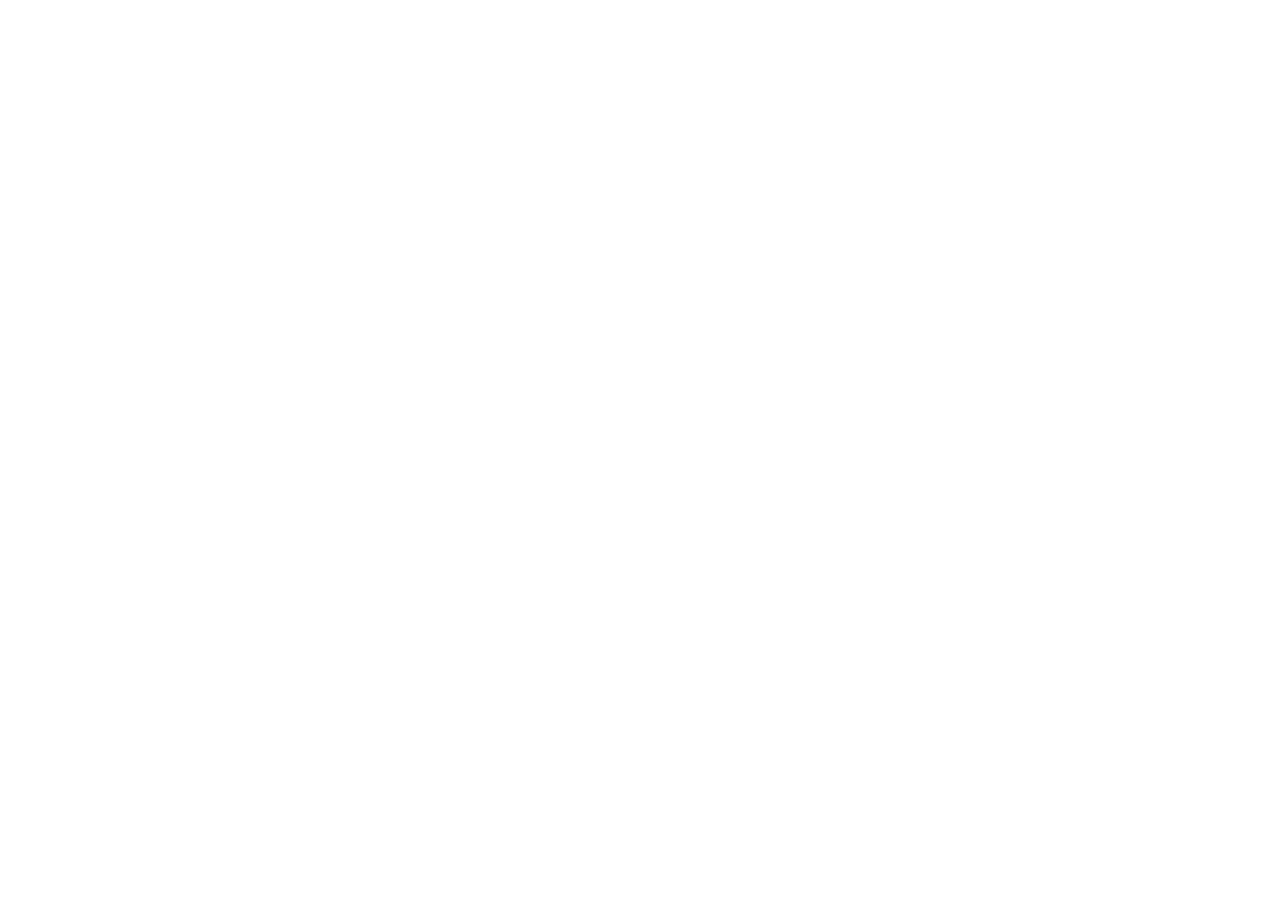
==== index.html @ 40c70a5e "setup project-1" ====
<!DOCTYPE html>
<html lang="en">
  <head>
    <meta charset="UTF-8" />
    <meta http-equiv="X-UA-Compatible" content="IE=edge" />
    <meta name="viewport" content="width=device-width, initial-scale=1.0" />
    <title>Document</title>
  </head>
  <body></body>
</html>
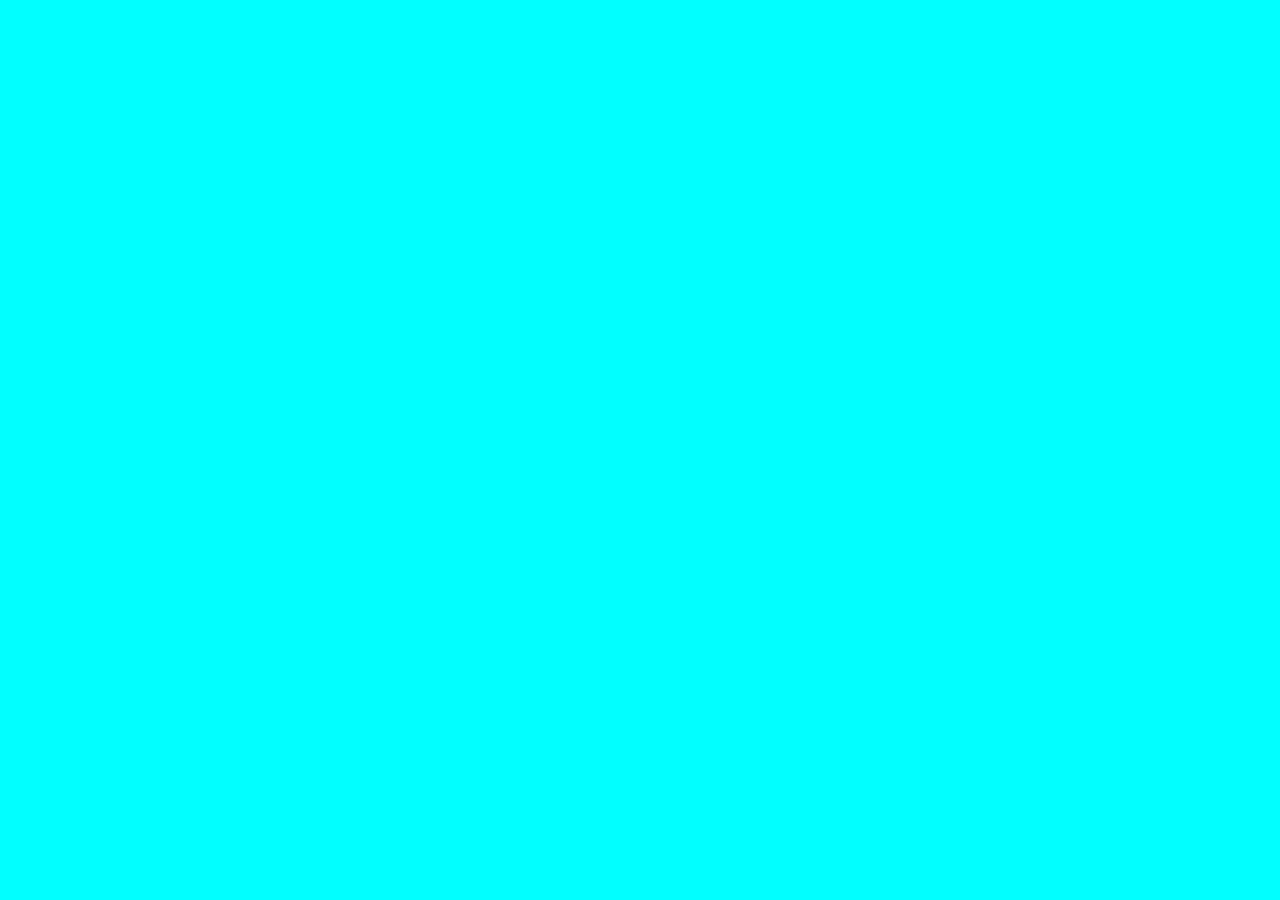
==== commit 3a91d238: "Merge pull request #1 from VanessaSchwab1906/homepage" ====
--- a/index.html
+++ b/index.html
@@ -5,6 +5,7 @@
     <meta http-equiv="X-UA-Compatible" content="IE=edge" />
     <meta name="viewport" content="width=device-width, initial-scale=1.0" />
     <title>Document</title>
+    <link rel="stylesheet" href="styles.css" />
   </head>
   <body></body>
 </html>
--- a/styles.css
+++ b/styles.css
@@ -0,0 +1,3 @@
+* {
+  background-color: aqua;
+}
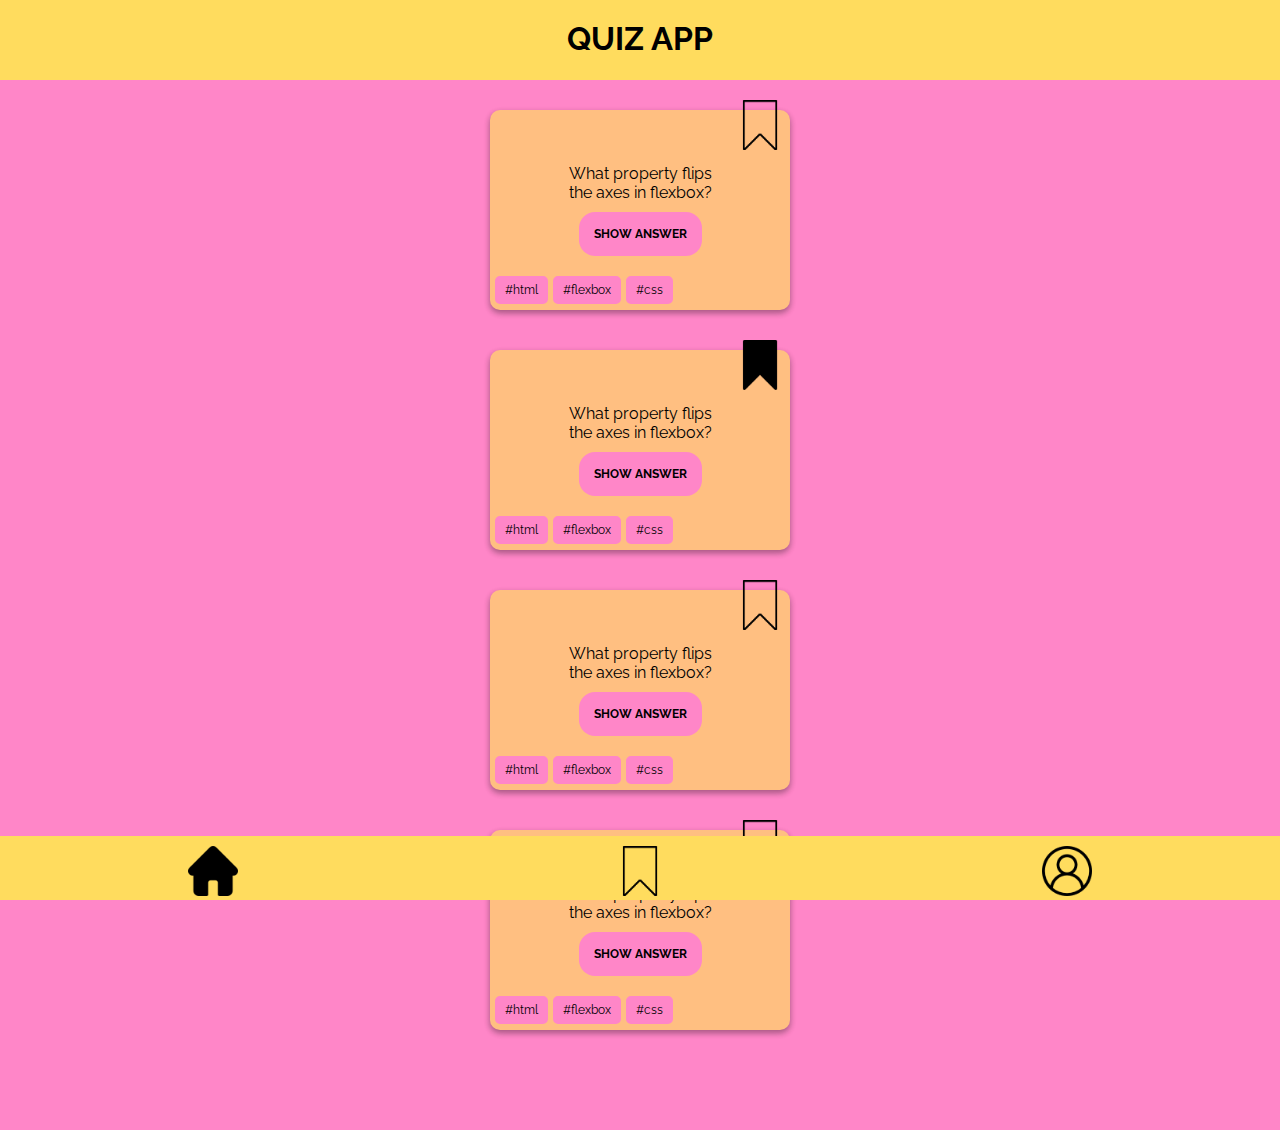
==== commit 3e9f4880: "Merge pull request #3 from VanessaSchwab1906/homepage" ====
--- a/index.html
+++ b/index.html
@@ -4,8 +4,116 @@
     <meta charset="UTF-8" />
     <meta http-equiv="X-UA-Compatible" content="IE=edge" />
     <meta name="viewport" content="width=device-width, initial-scale=1.0" />
-    <title>Document</title>
-    <link rel="stylesheet" href="styles.css" />
+    <title>Homepage</title>
+    <link rel="stylesheet" href="./css/styles.css" />
+    <!-- FONTS -->
+    <link rel="preconnect" href="https://fonts.googleapis.com" />
+    <link rel="preconnect" href="https://fonts.gstatic.com" crossorigin />
+    <link rel="preconnect" href="https://fonts.googleapis.com" />
+    <link rel="preconnect" href="https://fonts.gstatic.com" crossorigin />
+    <link
+      href="https://fonts.googleapis.com/css2?family=Raleway:wght@400;700&display=swap"
+      rel="stylesheet"
+    />
   </head>
-  <body></body>
+  <body>
+    <header class="header-base">
+      <h1>Quiz App</h1>
+    </header>
+    <main>
+      <!-- QUESTION CARD 1  -->
+      <section class="question-card">
+        <section>
+          <img
+            src="./assets/bookmark_transparent.png"
+            alt="bookmark transparent"
+          />
+        </section>
+        <p>What property flips <br />the axes in flexbox?</p>
+        <section>
+          <button type="button">Show answer</button>
+        </section>
+        <p hidden>flex-direction</p>
+        <section class="tag-section">
+          <a href="#">#html</a>
+          <a href="#">#flexbox</a>
+          <a href="#">#css</a>
+        </section>
+      </section>
+      <!-- QUESTION CARD 2  -->
+      <section class="question-card">
+        <section>
+          <img src="./assets/bookmark_filled.png" alt="bookmark filled" />
+        </section>
+        <p>
+          What property flips <br />
+          the axes in flexbox?
+        </p>
+        <section>
+          <button type="button">Show answer</button>
+        </section>
+        <p hidden>flex-direction</p>
+        <section class="tag-section">
+          <a href="#">#html</a>
+          <a href="#">#flexbox</a>
+          <a href="#">#css</a>
+        </section>
+      </section>
+      <!-- QUESTION CARD 3  -->
+      <section class="question-card">
+        <section>
+          <img
+            src="./assets/bookmark_transparent.png"
+            alt="bookmark transparent"
+          />
+        </section>
+        <p>
+          What property flips <br />
+          the axes in flexbox?
+        </p>
+        <section>
+          <button type="button">Show answer</button>
+        </section>
+        <p hidden>flex-direction</p>
+        <section class="tag-section">
+          <a href="#">#html</a>
+          <a href="#">#flexbox</a>
+          <a href="#">#css</a>
+        </section>
+      </section>
+      <!-- QUESTION CARD 4  -->
+      <section class="question-card" id="question-card-4">
+        <section>
+          <img
+            src="./assets/bookmark_transparent.png"
+            alt="bookmark transparent"
+          />
+        </section>
+        <p>What property flips <br />the axes in flexbox?</p>
+        <section>
+          <button type="button">Show answer</button>
+        </section>
+        <p hidden>flex-direction</p>
+        <section class="tag-section">
+          <a href="#">#html</a>
+          <a href="#">#flexbox</a>
+          <a href="#">#css</a>
+        </section>
+      </section>
+    </main>
+    <footer class="footer-navbar">
+      <a href="index.html">
+        <img src="./assets/home_filled.png" alt="filled home button" />
+      </a>
+      <a href="bookmarks.html">
+        <img
+          src="./assets/bookmark_transparent.png"
+          alt="transparent bookmark button"
+        />
+      </a>
+      <a href="profile.html">
+        <img src="./assets/profile.png" alt="transparent profile button" />
+      </a>
+    </footer>
+  </body>
 </html>
--- a/css/styles.css
+++ b/css/styles.css
@@ -0,0 +1,128 @@
+/* GLOBAL */
+
+* {
+  box-sizing: border-box;
+  margin: 0;
+  padding: 0;
+}
+
+body {
+  background-color: #ff86c8;
+  font-family: "Raleway", sans-serif;
+  color: black;
+}
+
+/* HEADER */
+
+.header-base {
+  background-color: #ffdc5e;
+  position: sticky;
+  width: 100%; /* full width */
+  height: 80px;
+  top: 0; /* Position the header at the top of the page */
+  margin-bottom: 20px;
+  z-index: 100;
+}
+
+h1 {
+  text-align: center;
+  padding: 20px;
+  text-transform: uppercase;
+  font-weight: bold;
+}
+
+/* QUESTION CARDS */
+
+main {
+  display: flex;
+  flex-direction: column;
+  align-items: center;
+  gap: 30px;
+}
+
+/* QUESTION CARD 1-4 */
+
+.question-card {
+  display: flex;
+  background-color: #ffbf81;
+  width: 300px;
+  height: 200px;
+  flex-direction: column;
+  justify-content: flex-start;
+  align-items: center;
+  align-content: flex-start;
+  margin-top: 10px;
+  border-radius: 10px;
+  box-shadow: rgba(0, 0, 0, 0.16) 0px 3px 6px, rgba(0, 0, 0, 0.23) 0px 3px 6px;
+}
+
+.question-card img {
+  width: 50px;
+  height: auto;
+  position: relative;
+  left: 120px;
+  bottom: 10px;
+}
+
+.question-card p {
+  /* font-weight: bold; */
+  text-align: center;
+  font-size: 16px;
+}
+
+.question-card button {
+  background-color: #ff86c8;
+  border: transparent;
+  border-radius: 16px;
+  display: inline-block;
+  font-family: "Raleway", sans-serif;
+  font-size: 12px;
+  font-weight: bold;
+  text-align: center;
+  text-transform: uppercase;
+  padding: 15px;
+  margin: 10px;
+}
+
+.question-card a {
+  text-decoration: none;
+  background-color: #ff86c8;
+  border: 2px solid #ff86c8;
+  border-radius: 5px;
+  color: black;
+  padding: 5px 8px;
+  font-size: 12px;
+}
+
+.tag-section {
+  display: flex;
+  width: 100%;
+  gap: 5px;
+  margin-left: 10px;
+  margin-top: 10px;
+}
+
+#question-card-4 {
+  margin-bottom: 100px;
+}
+
+/* FOOTER NAVBAR */
+
+.footer-navbar {
+  position: fixed;
+  width: 100%;
+  background-color: #ffdc5e;
+  bottom: 0;
+  display: flex;
+  justify-content: space-around;
+}
+
+.footer-navbar a {
+  text-decoration: none;
+}
+
+.footer-navbar a img {
+  margin-top: 10px;
+  width: 50px;
+  height: auto;
+}
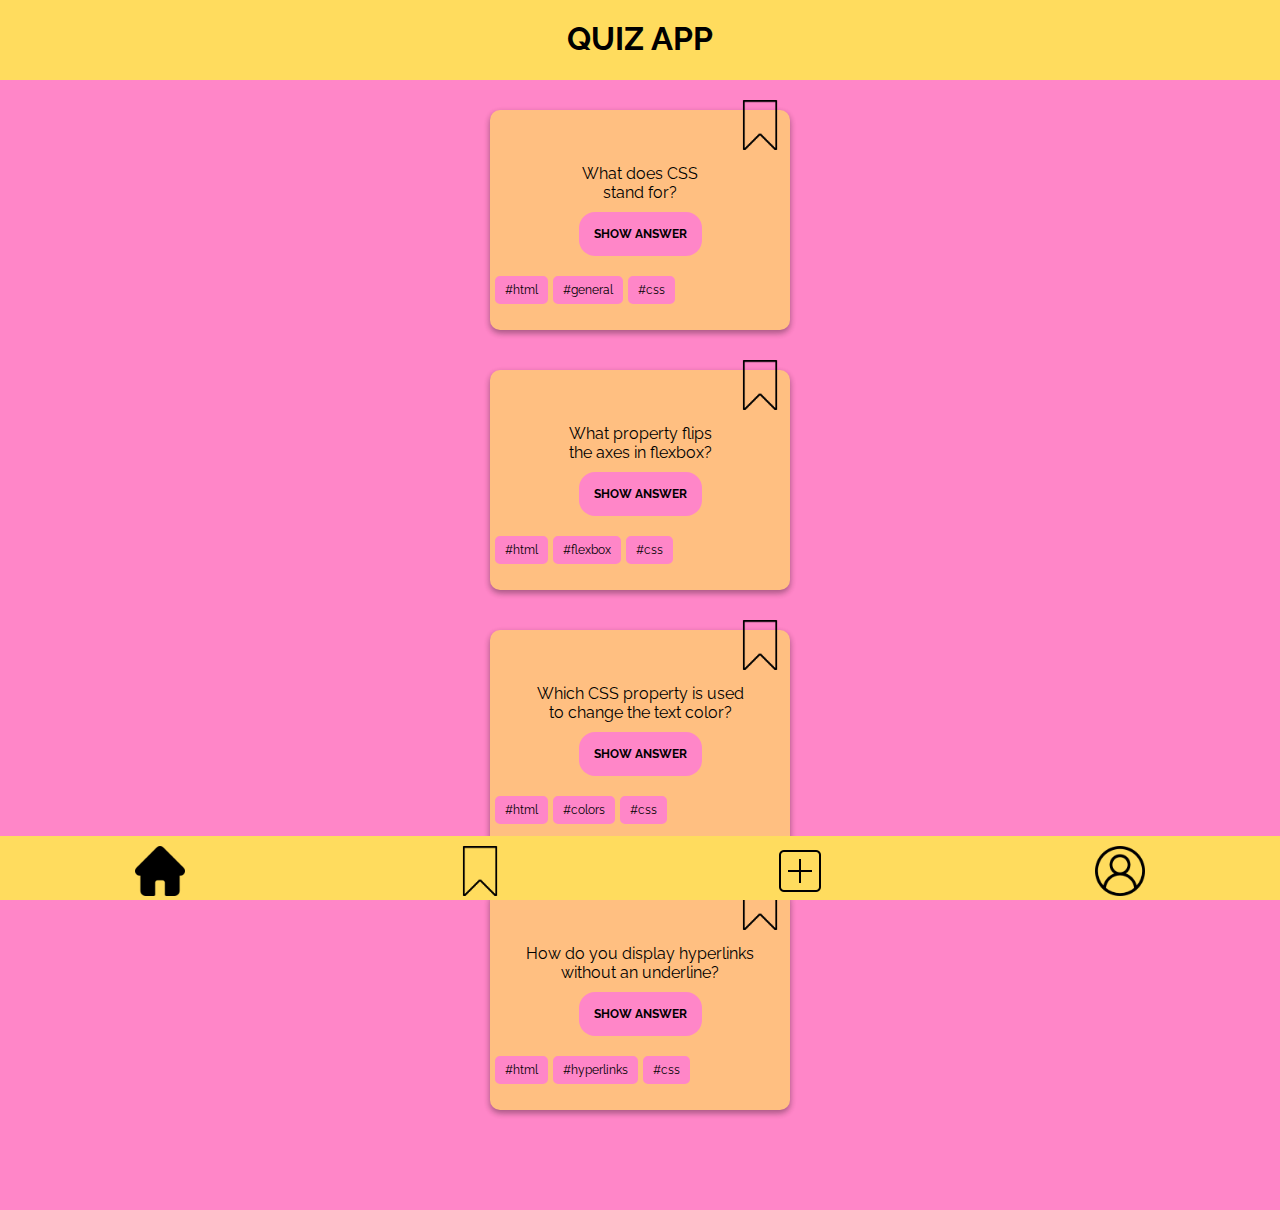
==== commit 45c845ef: "added form page and did form html" ====
--- a/index.html
+++ b/index.html
@@ -27,23 +27,32 @@
           <img
             src="./assets/bookmark_transparent.png"
             alt="bookmark transparent"
+            id="bookmark-1"
+            data-js="bookmark-1"
           />
         </section>
-        <p>What property flips <br />the axes in flexbox?</p>
+        <p>
+          What does CSS <br />
+          stand for?
+        </p>
         <section>
-          <button type="button">Show answer</button>
+          <button type="button" data-js="button">Show answer</button>
         </section>
-        <p hidden>flex-direction</p>
+        <p hidden data-js="hidden-answer">Cascading Style Sheet</p>
         <section class="tag-section">
           <a href="#">#html</a>
-          <a href="#">#flexbox</a>
+          <a href="#">#general</a>
           <a href="#">#css</a>
         </section>
       </section>
       <!-- QUESTION CARD 2  -->
       <section class="question-card">
         <section>
-          <img src="./assets/bookmark_filled.png" alt="bookmark filled" />
+          <img
+            src="./assets/bookmark_transparent.png"
+            alt="bookmark filled"
+            id="bookmark-2"
+          />
         </section>
         <p>
           What property flips <br />
@@ -68,16 +77,16 @@
           />
         </section>
         <p>
-          What property flips <br />
-          the axes in flexbox?
+          Which CSS property is used <br />
+          to change the text color?
         </p>
         <section>
           <button type="button">Show answer</button>
         </section>
-        <p hidden>flex-direction</p>
+        <p hidden>color</p>
         <section class="tag-section">
           <a href="#">#html</a>
-          <a href="#">#flexbox</a>
+          <a href="#">#colors</a>
           <a href="#">#css</a>
         </section>
       </section>
@@ -89,14 +98,14 @@
             alt="bookmark transparent"
           />
         </section>
-        <p>What property flips <br />the axes in flexbox?</p>
+        <p>How do you display hyperlinks<br />without an underline?</p>
         <section>
           <button type="button">Show answer</button>
         </section>
-        <p hidden>flex-direction</p>
+        <p hidden>a {text-decoration: none;}/p></p>
         <section class="tag-section">
           <a href="#">#html</a>
-          <a href="#">#flexbox</a>
+          <a href="#">#hyperlinks</a>
           <a href="#">#css</a>
         </section>
       </section>
@@ -111,9 +120,13 @@
           alt="transparent bookmark button"
         />
       </a>
+      <a href="form.html">
+        <img src="./assets/add.png" alt="transparent form button " />
+      </a>
       <a href="profile.html">
         <img src="./assets/profile.png" alt="transparent profile button" />
       </a>
     </footer>
+    <script src="index.js"></script>
   </body>
 </html>
--- a/css/styles.css
+++ b/css/styles.css
@@ -31,7 +31,7 @@
   font-weight: bold;
 }
 
-/* QUESTION CARDS */
+/* QUESTION CARD 1-4 */
 
 main {
   display: flex;
@@ -40,13 +40,11 @@
   gap: 30px;
 }
 
-/* QUESTION CARD 1-4 */
-
 .question-card {
   display: flex;
   background-color: #ffbf81;
   width: 300px;
-  height: 200px;
+  height: 220px;
   flex-direction: column;
   justify-content: flex-start;
   align-items: center;
@@ -106,6 +104,15 @@
   margin-bottom: 100px;
 }
 
+/* FORM */
+label {
+  display: block;
+}
+
+textarea {
+  display: block;
+}
+
 /* FOOTER NAVBAR */
 
 .footer-navbar {
